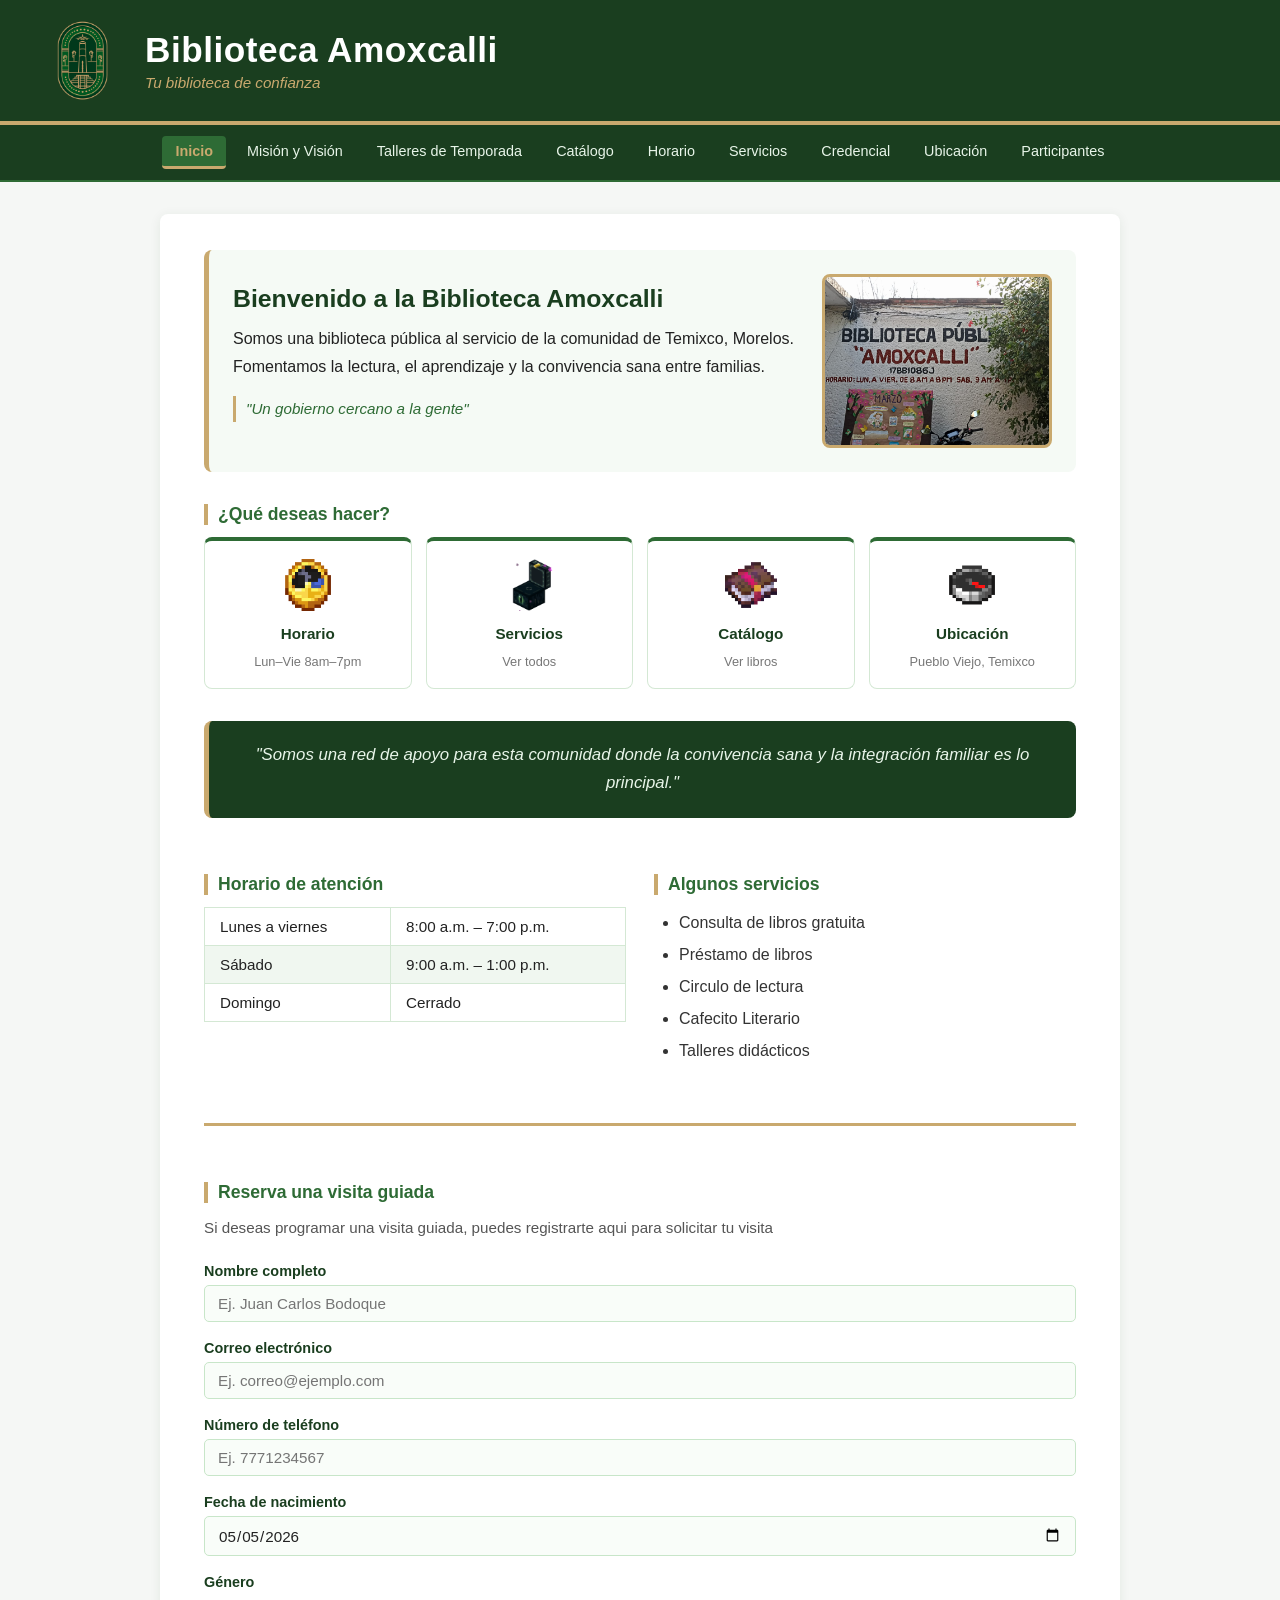
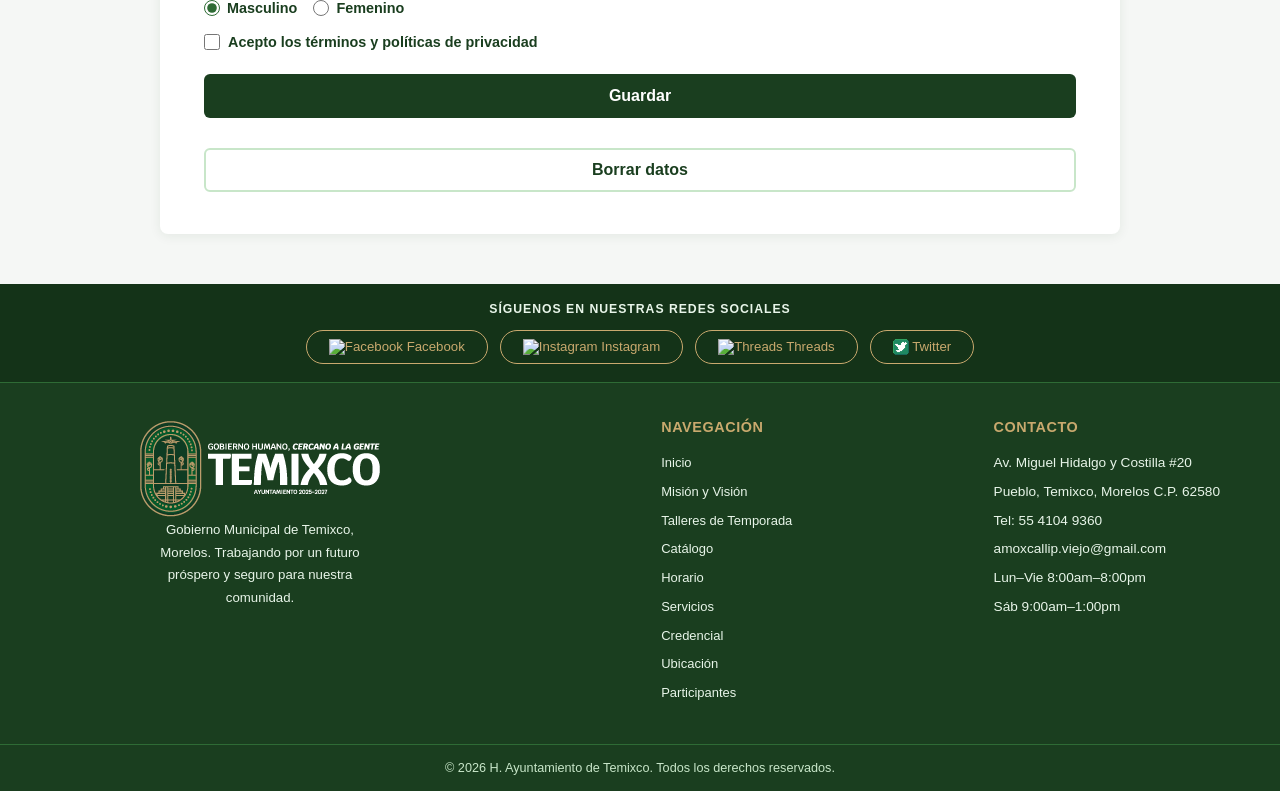
==== index.html @ de5dd96d "Subida inicial del proyecto" ====
<!DOCTYPE html>
<html lang="es">

<head> <!-- ENCABEZADO -->
  <meta charset="UTF-8">
  <meta name="viewport" content="width=device-width, initial-scale=1">
  <title>Biblioteca Amoxcalli</title>
  <link rel="stylesheet" href="CSS/BASE.css">
  <link rel="stylesheet" href="CSS/index.css">
  <link rel="icon" href="IMAGENES/Fav.png" type="image/png">
  <script type="text/javascript" src="JS/MENSAJE.js"> </script>
</head>

<body>
  <noscript>
    <p> La página que estas viendo requiere para su funcionamiento el uso de JavaScript, si lo has desactivado
      intencionalmente, por favor vuelve a activarlo </p>
  </noscript>
  <header>
    <img src="IMAGENES/logo-temixco.png" alt="Logo Temixco">
    <div>
      <h1>Biblioteca Amoxcalli</h1>
      <p>Tu biblioteca de confianza</p>
    </div>
  </header>

  <nav> <!-- MENU -->
    <ul>
      <li><a href="index.html" class="activo">Inicio</a></li>
      <li><a href="HTML/MISION.html">Misión y Visión</a></li>
      <li><a href="HTML/TEMPORADA.html">Talleres de Temporada </a></li>
      <li><a href="HTML/CATALOGO.html">Catálogo</a></li>
      <li><a href="HTML/HORARIO.html">Horario</a></li>
      <li><a href="HTML/SERVICIOS.html">Servicios</a></li>
      <li><a href="HTML/CREDENCIAL.html">Credencial</a></li>
      <li><a href="HTML/UBICACION.html">Ubicación</a></li>
      <li><a href="HTML/PARTICIPANTES.html">Participantes</a></li>
    </ul>
  </nav>

  <main>
    <div class="seccion-bienvenida"> <!-- BIENVENIDA -->
      <div class="bienvenida-texto">
        <h2>Bienvenido a la Biblioteca Amoxcalli</h2>
        <p>
          Somos una biblioteca pública al servicio de la comunidad de Temixco, Morelos.
          Fomentamos la lectura, el aprendizaje y la convivencia sana entre familias.
        </p>
        <p class="frase-inst">"Un gobierno cercano a la gente"</p>
      </div>
      <img src="IMAGENES/Amoxcalli.jpg" alt="Fachada Biblioteca Amoxcalli">
    </div>

    <h3>¿Qué deseas hacer?</h3>
    <div class="tarjetas"> <!-- TARJETAS CON ICONOS -->
      <a href="HTML/HORARIO.html" class="tarjeta">
        <img src="IMAGENES/Reloj.gif" alt="Horario">
        <p>Horario</p>
        <small>Lun–Vie 8am–7pm</small>
      </a>
      <a href="HTML/SERVICIOS.html" class="tarjeta">
        <img src="IMAGENES/cofre_ender.gif" alt="Servicios">
        <p>Servicios</p>
        <small>Ver todos</small>
      </a>
      <a href="HTML/CATALOGO.html" class="tarjeta">
        <img src="IMAGENES/libro_Encantado.gif" alt="Catálogo">
        <p>Catálogo</p>
        <small>Ver libros</small>
      </a>
      <a href="HTML/UBICACION.html" class="tarjeta">
        <img src="IMAGENES/Compas.gif" alt="Ubicación">
        <p>Ubicación</p>
        <small>Pueblo Viejo, Temixco</small>
      </a>
    </div>

    <div class="frase-bloque"> <!-- FRASE -->
      <p>"Somos una red de apoyo para esta comunidad donde la convivencia sana y la integración familiar es lo principal."</p>
    </div>

    <div class="dos-columnas">
      <div class="columna">
        <h3>Horario de atención</h3>
        <table>
          <tbody>
            <tr>
              <td>Lunes a viernes</td>
              <td>8:00 a.m. – 7:00 p.m.</td>
            </tr>
            <tr>
              <td>Sábado</td>
              <td>9:00 a.m. – 1:00 p.m.</td>
            </tr>
            <tr>
              <td>Domingo</td>
              <td>Cerrado</td>
            </tr>
          </tbody>
        </table>
      </div>
      <div class="columna">
        <h3>Algunos servicios</h3>
        <ul>
          <li>Consulta de libros gratuita</li>
          <li>Préstamo de libros</li>
          <li>Circulo de lectura</li>
          <li>Cafecito Literario</li>
          <li>Talleres didácticos</li>
        </ul>
      </div>
    </div>

    <div class="formulario-seccion"> <!-- AQUI EMPIEZA FORMULARIO -->
      <div class="formulario-titulo">
        <h3>Reserva una visita guiada</h3>
        <p>
          Si deseas programar una visita guiada, puedes registrarte aqui para solicitar tu visita
        </p>
      </div>

      <form action="PHP/REGISTRO.php" method="post" class="formulario-credencial">

        <div class="campo">
          <label for="nombre">Nombre completo</label>
          <input type="text" id="nombre" name="nombre" placeholder="Ej. Juan Carlos Bodoque" required>
        </div>

        <div class="campo">
          <label for="email">Correo electrónico</label>
          <input type="email" id="email" name="email" placeholder="Ej. correo@ejemplo.com" required>
        </div>

        <div class="campo">
          <label for="telefono">Número de teléfono</label>
          <input type="tel" id="telefono" name="telefono" placeholder="Ej. 7771234567" pattern="[0-9]{10}"
            maxlength="10" required>
        </div>

        <div class="campo">
          <label for="date">Fecha de nacimiento</label>
          <input type="date" id="date" name="date" placeholder="Fecha de nacimiento" value="2026-05-05" min="1900-01-01"
            max="2026-05-05" required>
        </div>

        <div class="campo">
          <label>Género</label>
          <div class="radio-grupo">
            <label class="radio-opcion">
              <input type="radio" name="genero" id="genero" value="masculino" required checked="checked"> Masculino
            </label>
            <label class="radio-opcion">
              <input type="radio" name="genero" id="genero" value="femenino"> Femenino
            </label>
          </div>
        </div>

        <div class="campo">
          <label class="checkbox-opcion">
            <input type="checkbox" name="terminos" id="terminos" required>
            Acepto los términos y políticas de privacidad
          </label>
        </div>

        <input type="submit" name="enviar" value="Guardar">
        <input type="reset" name="limpiar" value="Borrar datos">

      </form>
    </div>

  </main>

  <footer>

    <!-- REDES SOCIALES -->
    <div class="footer-redes">
      <p>Síguenos en nuestras redes sociales</p>
      <div class="footer-redes-links">
        <a href="https://www.facebook.com/AyuntamientodeTemixco/"><img src="IMAGENES/facebook.png" alt="Facebook">
          Facebook</a>
        <a href="https://www.instagram.com/ayuntamientodetemixco/"><img src="IMAGENES/instagram.png" alt="Instagram">
          Instagram</a>
        <a href="https://www.threads.net/@ayuntamientodetemixco?xmt=AQGziTwa__iNhTN6HzJ7QUfuMemPmw3gtZIfNjpT2JE6Mw"><img
            src="IMAGENES/threads.png" alt="Threads"> Threads</a>
        <a href="https://x.com/AdeTemixco2527"><img src="IMAGENES/Twitter.png" alt="X"> Twitter</a>
      </div>
    </div>

    <!-- CUERPO: 3 columnas -->
    <div class="footer-cuerpo">

      <!-- COLUMNA 1: Logo y descripción -->
      <div class="footer-col footer-logo">
        <img src="IMAGENES/Logo_god.png" alt="Logo Temixco">
        <p>Gobierno Municipal de Temixco, Morelos. Trabajando por un futuro próspero y seguro para nuestra comunidad.
        </p>
      </div>

      <!-- COLUMNA 2: Navegación rápida -->
      <div class="footer-col">
        <h4>Navegación</h4>
        <ul>
          <li><a href="index.html" class="activo">Inicio</a></li>
          <li><a href="HTML/MISION.html">Misión y Visión</a></li>
          <li><a href="HTML/TEMPORADA.html">Talleres de Temporada </a></li>
          <li><a href="HTML/CATALOGO.html">Catálogo</a></li>
          <li><a href="HTML/HORARIO.html">Horario</a></li>
          <li><a href="HTML/SERVICIOS.html">Servicios</a></li>
          <li><a href="HTML/CREDENCIAL.html">Credencial</a></li>
          <li><a href="HTML/UBICACION.html">Ubicación</a></li>
          <li><a href="HTML/PARTICIPANTES.html">Participantes</a></li>
        </ul>
      </div>

      <!-- COLUMNA 3: Contacto -->
      <div class="footer-col">
        <h4>Contacto</h4>
        <p>Av. Miguel Hidalgo y Costilla #20<br>
          Pueblo, Temixco, Morelos C.P. 62580</p>
        <p>Tel: 55 4104 9360</p>
        <p>amoxcallip.viejo@gmail.com</p>
        <p>Lun–Vie 8:00am–8:00pm<br>Sáb 9:00am–1:00pm</p>
      </div>

    </div>

    <!-- CRÉDITOS -->
    <div class="footer-creditos">
      <p>&copy; 2026 H. Ayuntamiento de Temixco. Todos los derechos reservados.</p>
    </div>

  </footer>

</body>

</html>
---- CSS/BASE.css ----
* {
  margin: 0;
  padding: 0;
  box-sizing: border-box;
}

body {
  font-family: 'Segoe UI', Tahoma, Geneva, Verdana, sans-serif;
  background-color: #f5f7f5;
  color: #222222;
}

/* HEADER */
header {
  background-color: #1a3e1f;
  color: white;
  padding: 18px 40px;
  display: flex;
  align-items: center;
  gap: 20px;
  border-bottom: 4px solid #C9A96E;
}

header img {
  height: 85px;
  width: auto;
}

header div {
  display: flex;
  flex-direction: column;
}

header h1 {
  font-family: 'Segoe UI', Tahoma, Geneva, Verdana, sans-serif;
  font-size: 2.2em;
  font-weight: 700;
  margin-bottom: 4px;
  letter-spacing: 0.5px;
}

header p {
  font-size: 0.95em;
  color: #C9A96E;
  font-style: italic;
}

/* NAV */
nav {
  background-color: #1a3e1f;
  position: sticky;
  top: 0;
  z-index: 100;
  border-bottom: 2px solid #2e6b35;
}

nav ul {
  list-style: none;
  display: flex;
  flex-wrap: wrap;
  justify-content: center;
  padding: 8px 0;
}

nav ul li {
  margin: 3px 4px;
}

nav ul li a {
  display: block;
  color: #e8f5e9;
  text-decoration: none;
  padding: 7px 13px;
  border-radius: 4px;
  font-size: 0.9em;
  font-family: 'Segoe UI', Tahoma, Geneva, Verdana, sans-serif;
  transition: background-color 0.2s, color 0.2s;
}

nav ul li a:hover {
  background-color: #2e6b35;
  color: white;
}

/* Página activa con acento dorado — igual que temixco.gob.mx */
nav ul li a.activo {
  background-color: #2e6b35;
  border-bottom: 3px solid #C9A96E;
  color: #C9A96E;
  font-weight: 600;
}

/* MAIN — contenedor general */
main {
  max-width: 960px;
  margin: 32px auto;
  background-color: white;
  padding: 36px 44px;
  border-radius: 8px;
  box-shadow: 0 2px 12px rgba(26, 62, 31, 0.08);
}

main p {
  line-height: 1.75;
  margin-bottom: 15px;
  text-align: justify;
}

/* TITULO DE PÁGINA (ícono + h2) */
.titulo-pagina {
  display: flex;
  align-items: center;
  gap: 14px;
  margin-bottom: 24px;
  border-bottom: 3px solid #C9A96E;
  padding-bottom: 10px;
}

.titulo-pagina h2 {
  font-family: 'Segoe UI', Tahoma, Geneva, Verdana, sans-serif;
  color: #1a3e1f;
  font-size: 1.75em;
  font-weight: 700;
  margin: 0;
}

.icono-pagina {
  width: 56px;
  height: 56px;
  object-fit: contain;
  display: block;
  border-radius: 8px;
}

/* H2 sin .titulo-pagina */
main h2 {
  font-family: 'Segoe UI', Tahoma, Geneva, Verdana, sans-serif;
  color: #1a3e1f;
  font-size: 1.75em;
  font-weight: 700;
  margin-bottom: 16px;
  border-bottom: 3px solid #C9A96E;
  padding-bottom: 8px;
}

/* H3 */
h3 {
  font-family: 'Segoe UI', Tahoma, Geneva, Verdana, sans-serif;
  color: #2e6b35;
  font-size: 1.1em;
  font-weight: 600;
  margin-top: 28px;
  margin-bottom: 12px;
  border-left: 4px solid #C9A96E;
  padding-left: 10px;
}

/* TABLAS */
table {
  width: 100%;
  border-collapse: collapse;
  margin-top: 8px;
  margin-bottom: 20px;
  font-size: 0.95em;
}

table thead {
  background-color: #1a3e1f;
  color: white;
}

table th {
  padding: 11px 15px;
  text-align: left;
  font-family: 'Segoe UI', Tahoma, Geneva, Verdana, sans-serif;
  font-weight: 600;
  letter-spacing: 0.3px;
}

table td {
  padding: 10px 15px;
  text-align: left;
  border: 1px solid #d4e8d4;
}

table tbody tr:nth-child(even) {
  background-color: #f0f7f0;
}

table tbody tr:hover {
  background-color: #e8f5e9;
}

/* LISTAS */
main ul {
  padding-left: 25px;
  margin-top: 5px;
  margin-bottom: 12px;
}

main ul li {
  line-height: 2;
  color: #333;
}

/* BOTÓN REGRESAR */
.btn-regresar {
  display: inline-block;
  margin-top: 30px;
  padding: 10px 22px;
  background-color: #1a3e1f;
  color: white;
  text-decoration: none;
  border-radius: 5px;
  font-size: 0.95em;
  font-family: 'Segoe UI', Tahoma, Geneva, Verdana, sans-serif;
  border: 2px solid transparent;
  transition: background-color 0.2s, border-color 0.2s, color 0.2s;
}

.btn-regresar:hover {
  background-color: #2e6b35;
  border-color: #C9A96E;
  color: #fdf3dc;
}

/* FOOTER */
footer {
  background-color: #1a3e1f;
  color: #c8e6c9;
  margin-top: 50px;
  font-size: 0.9em;
  font-family: 'Segoe UI', Tahoma, Geneva, Verdana, sans-serif;
}

/* Banda de redes sociales */
.footer-redes {
  background-color: #143318;
  text-align: center;
  padding: 18px 20px;
  border-bottom: 1px solid #2e6b35;
}

.footer-redes p {
  font-size: 0.85em;
  font-weight: 700;
  letter-spacing: 0.08em;
  color: #e8f5e9;
  margin-bottom: 14px;
  text-transform: uppercase;
}

.footer-redes-links {
  display: flex;
  flex-wrap: wrap;
  justify-content: center;
  gap: 12px;
}

.footer-redes-links a {
  display: inline-block;
  padding: 8px 22px;
  border: 1px solid #C9A96E;
  border-radius: 20px;
  color: #C9A96E;
  text-decoration: none;
  font-size: 0.92em;
  transition: background-color 0.2s, color 0.2s;
}

.footer-redes-links a:hover {
  background-color: #C9A96E;
  color: #1a3e1f;
}

/* Cuerpo del footer en 3 columnas */
.footer-cuerpo {
  display: flex;
  flex-wrap: wrap;
  gap: 36px;
  padding: 36px 60px;
  justify-content: space-between;
}

.footer-redes-links a img {
  height: 16px;
  width: auto;
  vertical-align: middle;
}

.footer-col h4 {
  font-family: 'Segoe UI', Tahoma, Geneva, Verdana, sans-serif;
  color: #C9A96E;
  font-size: 1em;
  font-weight: 700;
  margin-bottom: 14px;
  letter-spacing: 0.04em;
  text-transform: uppercase;
}

.footer-col p,
.footer-col li,
.footer-col a {
  color: #e8f5e9;
  font-size: 0.95em;
  line-height: 2.1;
  text-decoration: none;
}

.footer-col a:hover {
  color: #C9A96E;
}

.footer-col ul {
  list-style: none;
  padding: 0;
  margin: 0;
}

/* Logo en footer */
.footer-logo {
  display: flex;
  flex-direction: column;
  align-items: center;
  text-align: center;
}

.footer-logo p {
  font-size: 0.92em;
  color: #e8f5e9;
  line-height: 1.7;
  max-width: 220px;
}

/* Línea de créditos */
.footer-creditos {
  border-top: 1px solid #2e6b35;
  text-align: center;
  padding: 16px 20px;
  font-size: 0.88em;
  color: #c8e6c9;
}
/* NOSCRIPT */
noscript p {
  background-color: #b71c1c;
  color: #ffffff;
  text-align: center;
  padding: 12px 20px;
  font-size: 0.95em;
  font-weight: 600;
  border-bottom: 3px solid #C9A96E;
}
---- CSS/index.css ----
/* BIENVENIDA */
.seccion-bienvenida {
  display: flex;
  gap: 28px;
  align-items: center;
  margin-bottom: 32px;
  padding: 24px;
  background-color: #f5faf5;
  border-radius: 8px;
  border-left: 5px solid #C9A96E;
}

.bienvenida-texto {
  flex: 1;
}

.bienvenida-texto h2 {
  border-bottom: none;
  padding-bottom: 0;
  margin-bottom: 12px;
  font-size: 1.55em;
}

.frase-inst {
  color: #2e6b35;
  font-style: italic;
  font-size: 0.95em;
  margin-top: 12px;
  padding-left: 10px;
  border-left: 3px solid #C9A96E;
}

.seccion-bienvenida img {
  width: 230px;
  border-radius: 8px;
  border: 3px solid #C9A96E;
}

/* TARJETAS DE ACCESO RÁPIDO */
.tarjetas {
  display: flex;
  gap: 14px;
  margin-bottom: 32px;
  flex-wrap: wrap;
}

.tarjeta {
  flex: 1;
  min-width: 140px;
  background-color: #ffffff;
  border: 1px solid #d4e8d4;
  border-top: 4px solid #2e6b35;
  border-radius: 8px;
  padding: 18px 14px;
  text-align: center;
  text-decoration: none;
  color: #222;
  transition: transform 0.2s, border-top-color 0.2s, box-shadow 0.2s;
}

.tarjeta img {
  width: 52px;
  height: 52px;
  object-fit: contain;
  margin: 0 auto 10px;
  display: block;
}

.tarjeta p {
  font-family: 'Segoe UI', Tahoma, Geneva, Verdana, sans-serif;
  font-weight: 600;
  color: #1a3e1f;
  margin: 0 0 4px;
  font-size: 0.95em;
  text-align: center;
}

.tarjeta small {
  font-size: 0.8em;
  color: #777;
}

.tarjeta:hover {
  transform: translateY(-5px);
  border-top-color: #C9A96E;
  box-shadow: 0 6px 16px rgba(26, 62, 31, 0.12);
}

/* FRASE BLOQUE */
.frase-bloque {
  background-color: #1a3e1f;
  border-radius: 8px;
  padding: 20px 28px;
  margin: 28px 0;
  text-align: center;
  border-left: 5px solid #C9A96E;
}

.frase-bloque p {
  color: #e8f5e9;
  font-style: italic;
  font-size: 1.05em;
  margin: 0;
  text-align: center;
  line-height: 1.7;
}

/* DOS COLUMNAS (horario y servicios) */
.dos-columnas {
  display: flex;
  gap: 28px;
  margin-top: 16px;
  flex-wrap: wrap;
}

.columna {
  flex: 1;
  min-width: 200px;
}

/* SECCIÓN FORMULARIO */
.formulario-seccion {
  margin-top: 44px;
  border-top: 3px solid #C9A96E;
  padding-top: 28px;
}

.formulario-titulo h3 {
  border-left: 4px solid #C9A96E;
}

.formulario-titulo p {
  color: #555;
  font-size: 0.95em;
  margin-top: 8px;
  margin-bottom: 22px;
}

.formulario-credencial {
  display: flex;
  flex-direction: column;
  gap: 18px;
}

/* CAMPOS DEL FORMULARIO */
.campo {
  display: flex;
  flex-direction: column;
  gap: 6px;
}

.campo label {
  font-size: 0.9em;
  font-weight: 600;
  color: #1a3e1f;
  font-family: 'Segoe UI', Tahoma, Geneva, Verdana, sans-serif;
}

.campo input[type="text"],
.campo input[type="email"],
.campo input[type="tel"],
.campo input[type="date"] {
  padding: 9px 13px;
  border: 1px solid #c8e6c9;
  border-radius: 5px;
  font-size: 0.95em;
  font-family: 'Segoe UI', Tahoma, Geneva, Verdana, sans-serif;
  color: #222;
  background-color: #f9fdf9;
  outline: none;
  transition: border-color 0.2s, box-shadow 0.2s;
}

.campo input[type="text"]:focus,
.campo input[type="email"]:focus,
.campo input[type="tel"]:focus,
.campo input[type="date"]:focus {
  border-color: #2e6b35;
  box-shadow: 0 0 0 3px rgba(46, 107, 53, 0.1);
  background-color: #fff;
}

/* RADIO */
.radio-grupo {
  display: flex;
  flex-wrap: wrap;
  gap: 16px;
  margin-top: 4px;
}

.radio-opcion {
  display: flex;
  align-items: center;
  gap: 7px;
  font-size: 0.95em;
  font-weight: normal;
  color: #333;
  cursor: pointer;
}

.radio-opcion input[type="radio"] {
  accent-color: #2e6b35;
  width: 16px;
  height: 16px;
  cursor: pointer;
}

/* CHECKBOX */
.checkbox-opcion {
  display: flex;
  align-items: center;
  gap: 8px;
  font-size: 0.95em;
  font-weight: normal;
  color: #333;
  cursor: pointer;
}

.checkbox-opcion input[type="checkbox"] {
  accent-color: #2e6b35;
  width: 16px;
  height: 16px;
  cursor: pointer;
}

/* BOTONES SUBMIT / RESET */
input[type="submit"] {
  width: 100%;
  padding: 11px;
  margin: 6px 0;
  border: 2px solid transparent;
  border-radius: 6px;
  font-size: 1em;
  font-family: 'Segoe UI', Tahoma, Geneva, Verdana, sans-serif;
  font-weight: 600;
  cursor: pointer;
  background-color: #1a3e1f;
  color: #ffffff;
  transition: background-color 0.2s, border-color 0.2s;
}

input[type="submit"]:hover {
  background-color: #2e6b35;
  border-color: #C9A96E;
}

input[type="reset"] {
  width: 100%;
  padding: 11px;
  margin: 6px 0;
  border: 2px solid #c8e6c9;
  border-radius: 6px;
  font-size: 1em;
  font-family: 'Segoe UI', Tahoma, Geneva, Verdana, sans-serif;
  font-weight: 600;
  cursor: pointer;
  background-color: transparent;
  color: #1a3e1f;
  transition: background-color 0.2s, border-color 0.2s;
}

input[type="reset"]:hover {
  background-color: #f0f7f0;
  border-color: #2e6b35;
}
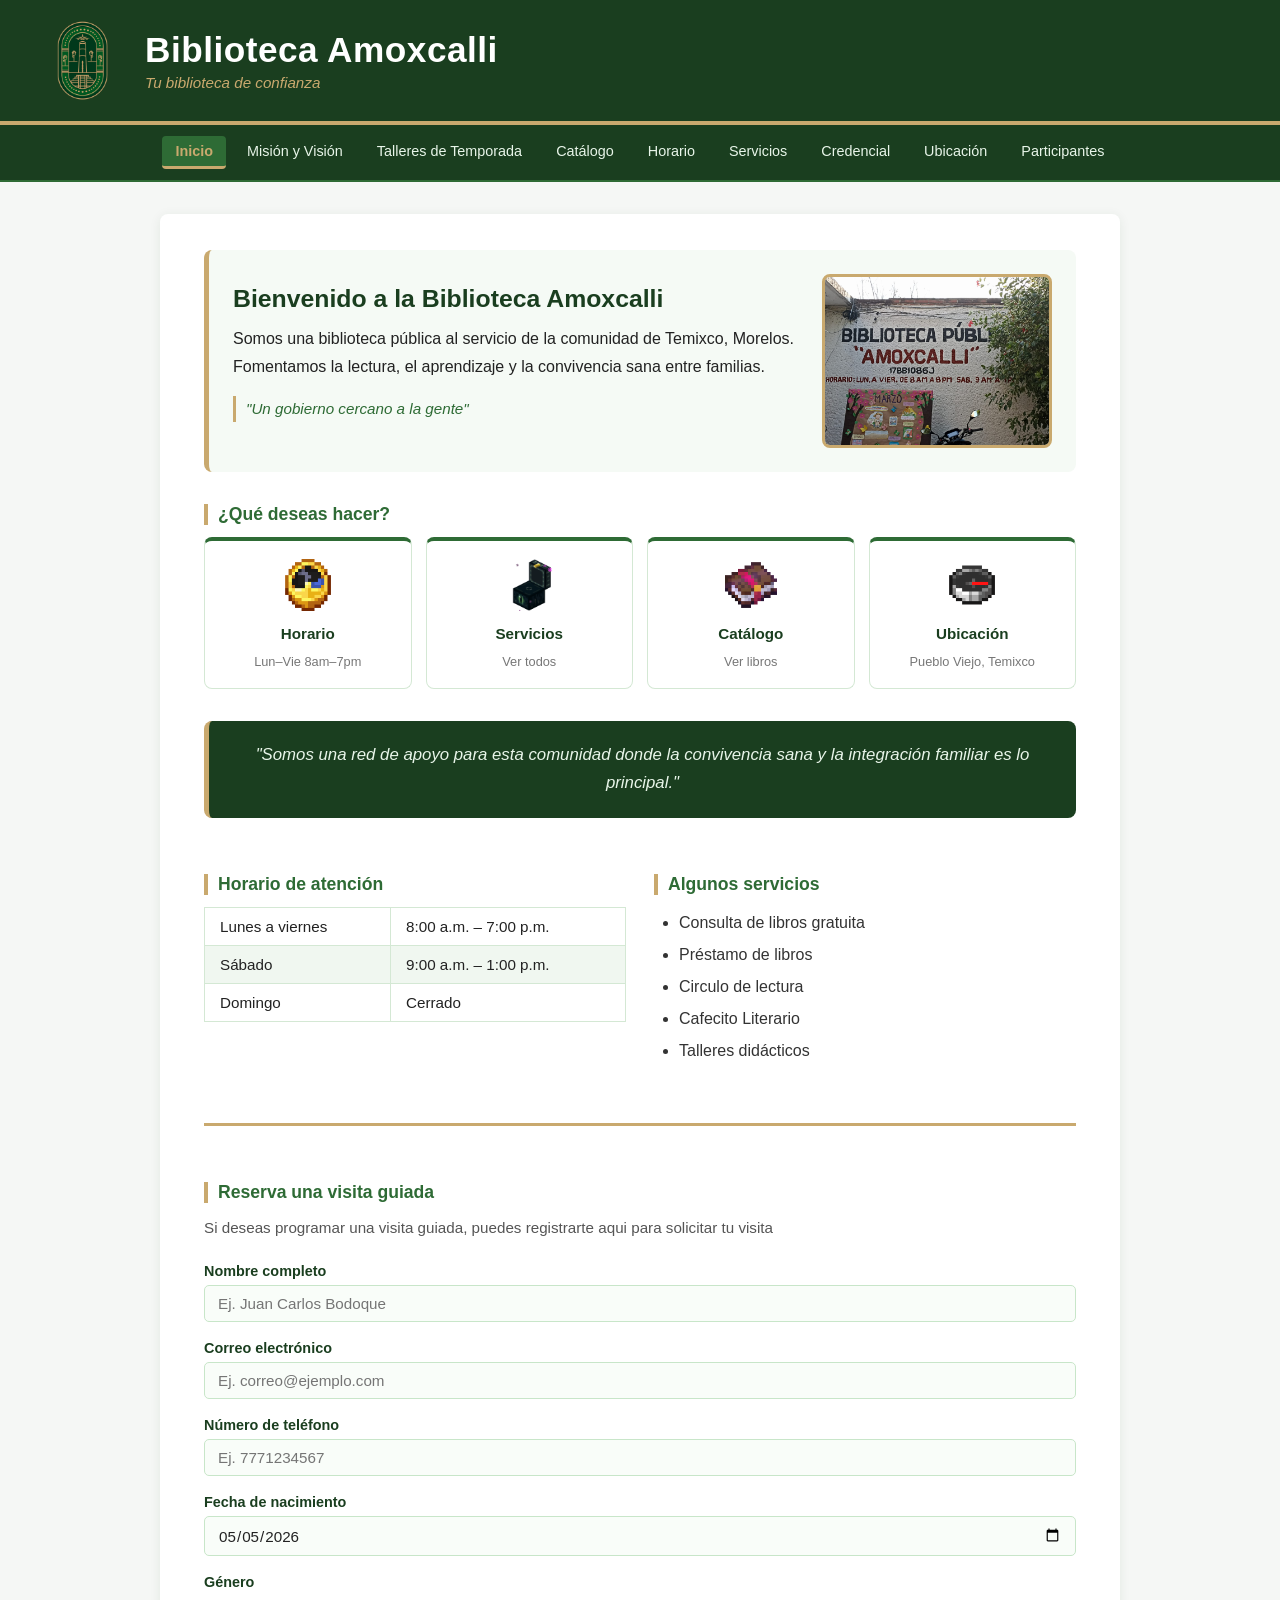
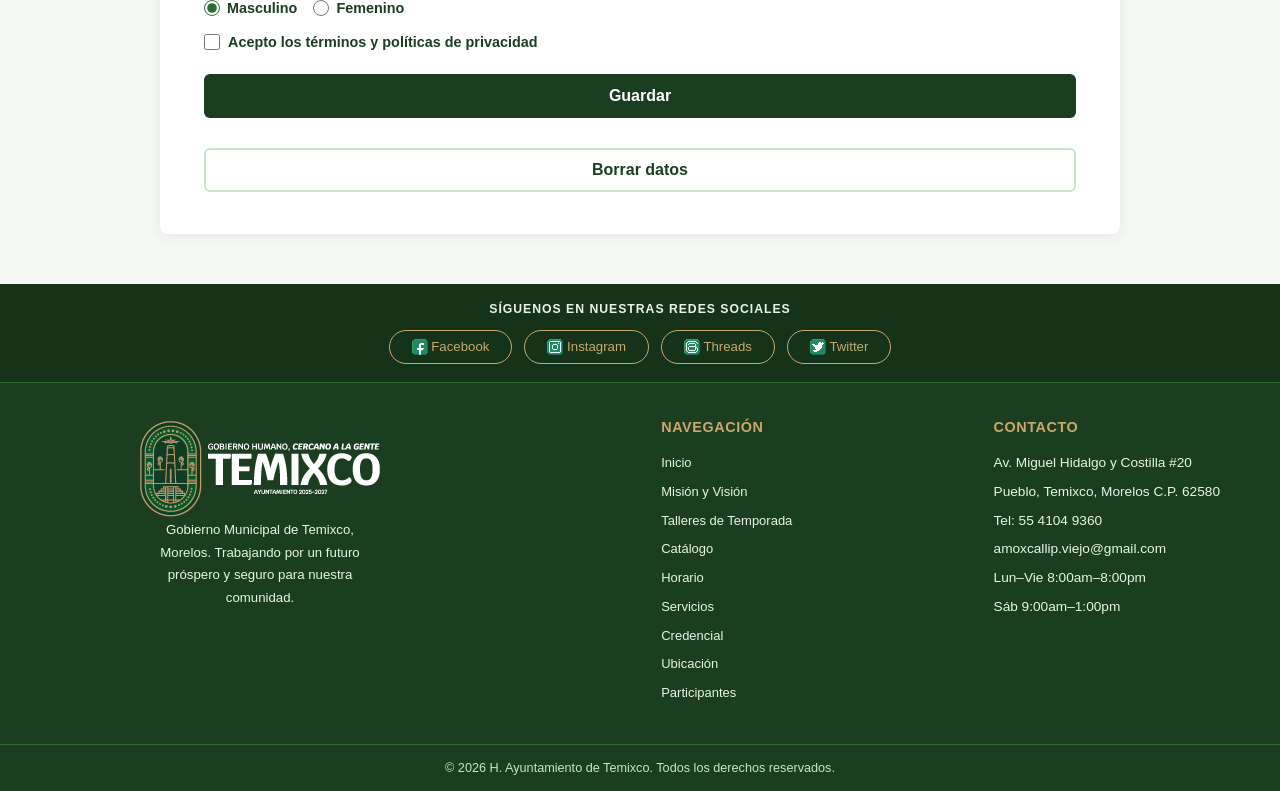
==== commit 6ce48a37: "Solución errores 3" ====
--- a/index.html
+++ b/index.html
@@ -176,12 +176,12 @@
     <div class="footer-redes">
       <p>Síguenos en nuestras redes sociales</p>
       <div class="footer-redes-links">
-        <a href="https://www.facebook.com/AyuntamientodeTemixco/"><img src="IMAGENES/facebook.png" alt="Facebook">
+        <a href="https://www.facebook.com/AyuntamientodeTemixco/"><img src="IMAGENES/Facebook.png" alt="Facebook">
           Facebook</a>
-        <a href="https://www.instagram.com/ayuntamientodetemixco/"><img src="IMAGENES/instagram.png" alt="Instagram">
+        <a href="https://www.instagram.com/ayuntamientodetemixco/"><img src="IMAGENES/Instagram.png" alt="Instagram">
           Instagram</a>
         <a href="https://www.threads.net/@ayuntamientodetemixco?xmt=AQGziTwa__iNhTN6HzJ7QUfuMemPmw3gtZIfNjpT2JE6Mw"><img
-            src="IMAGENES/threads.png" alt="Threads"> Threads</a>
+            src="IMAGENES/Threads.png" alt="Threads"> Threads</a>
         <a href="https://x.com/AdeTemixco2527"><img src="IMAGENES/Twitter.png" alt="X"> Twitter</a>
       </div>
     </div>
--- a/CSS/BASE.css
+++ b/CSS/BASE.css
@@ -349,4 +349,68 @@
   font-size: 0.95em;
   font-weight: 600;
   border-bottom: 3px solid #C9A96E;
+}
+
+@media (max-width: 768px) {
+
+  /* HEADER */
+  header {
+    padding: 12px 20px;
+    gap: 12px;
+  }
+
+  header img {
+    height: 55px;
+  }
+
+  header h1 {
+    font-size: 1.4em;
+  }
+
+  /* NAV */
+  nav ul {
+    padding: 6px 4px;
+  }
+
+  nav ul li a {
+    padding: 6px 9px;
+    font-size: 0.8em;
+  }
+
+  /* MAIN */
+  main {
+    margin: 16px 12px;
+    padding: 20px 18px;
+  }
+
+  main p {
+    text-align: left;
+    line-height: 1.6;
+  }
+
+  /* TÍTULO DE PÁGINA */
+  .titulo-pagina h2 {
+    font-size: 1.3em;
+  }
+
+  .icono-pagina {
+    width: 40px;
+    height: 40px;
+  }
+
+  /* FOOTER */
+  .footer-cuerpo {
+    flex-direction: column;
+    padding: 24px 20px;
+    gap: 20px;
+  }
+
+  .footer-redes-links {
+    gap: 8px;
+  }
+
+  .footer-redes-links a {
+    padding: 6px 14px;
+    font-size: 0.85em;
+  }
 }
--- a/CSS/index.css
+++ b/CSS/index.css
@@ -263,3 +263,46 @@
   background-color: #f0f7f0;
   border-color: #2e6b35;
 }
+
+@media (max-width: 768px) {
+
+  /* BIENVENIDA — apila texto e imagen en columna */
+  .seccion-bienvenida {
+    flex-direction: column;
+    padding: 16px;
+    gap: 16px;
+  }
+
+  .seccion-bienvenida img {
+    width: 100%;
+  }
+
+  .bienvenida-texto h2 {
+    font-size: 1.3em;
+  }
+
+  /* TARJETAS DE ACCESO RÁPIDO */
+  .tarjetas {
+    gap: 10px;
+  }
+
+  .tarjeta {
+    min-width: 120px;
+    padding: 12px 10px;
+  }
+
+  /* DOS COLUMNAS — apila en móvil */
+  .dos-columnas {
+    flex-direction: column;
+    gap: 16px;
+  }
+
+  /* FRASE BLOQUE */
+  .frase-bloque {
+    padding: 16px 18px;
+  }
+
+  .frase-bloque p {
+    font-size: 0.95em;
+  }
+}
